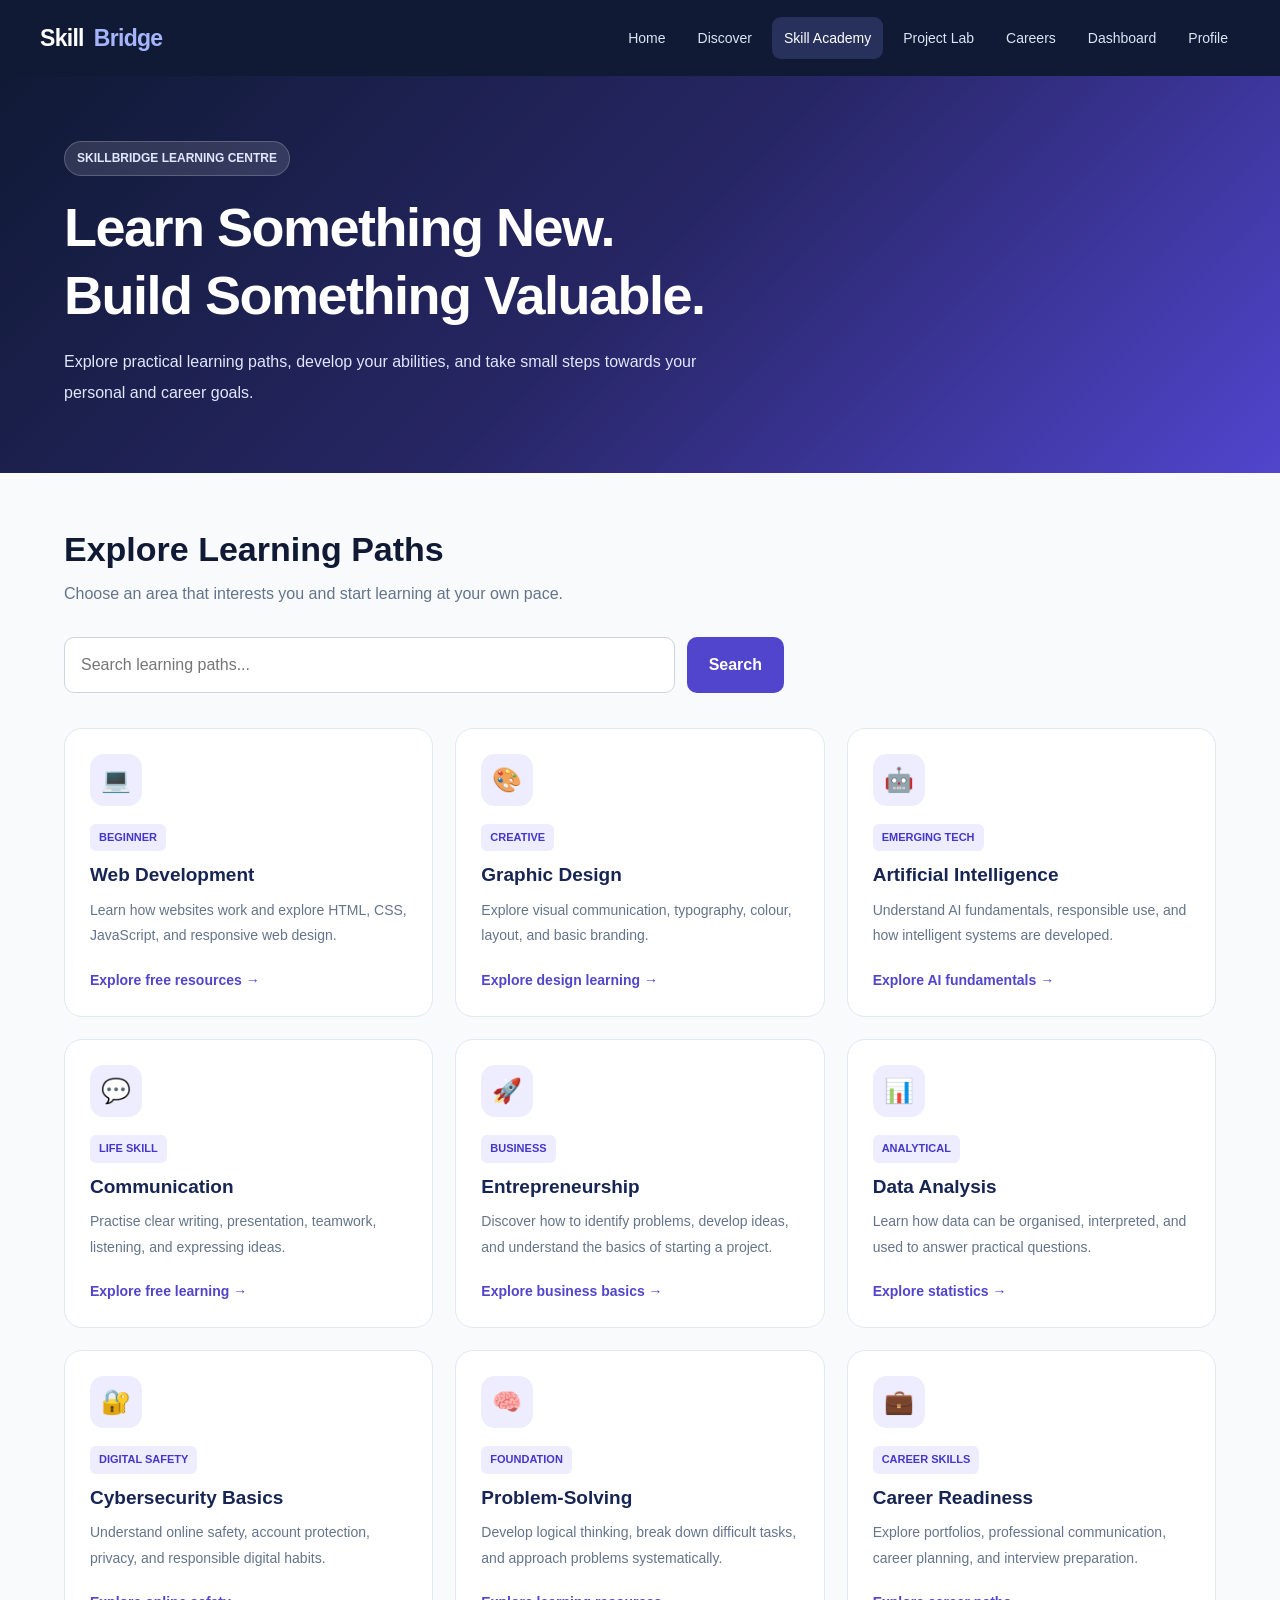
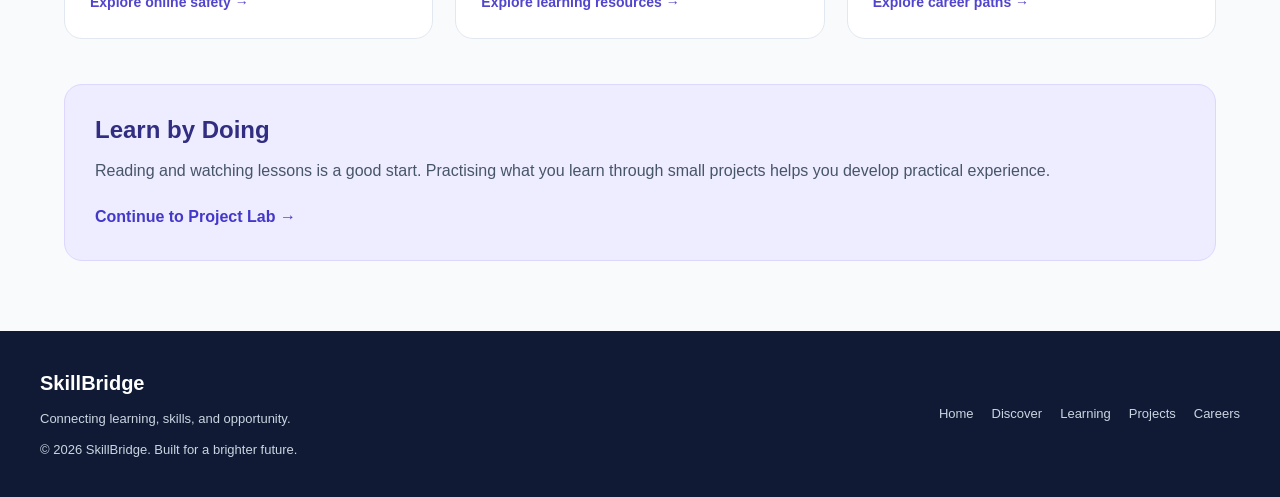
==== academy.html @ 31f7b332 "Create academy.html" ====
<!DOCTYPE html>
<html lang="en">
<head>
  <meta charset="UTF-8">
  <meta name="viewport" content="width=device-width, initial-scale=1.0">

  <meta
    name="description"
    content="Explore learning paths and develop practical skills with SkillBridge Academy."
  >

  <meta name="theme-color" content="#101a35">

  <title>Skill Academy | SkillBridge</title>

  <link rel="stylesheet" href="assets/css/style.css">
  <script src="assets/js/app.js" defer></script>

  <style>
    /* ===== ACADEMY HERO ===== */

    .academy-hero {
      padding: 65px 0;
      color: #fff;
      background: linear-gradient(135deg, #101a35, #272665, #5145cd);
    }

    .academy-hero-inner {
      max-width: 1200px;
      margin: 0 auto;
      padding: 0 24px;
    }

    .academy-badge {
      display: inline-block;
      margin-bottom: 18px;
      padding: 7px 12px;
      color: #e0e7ff;
      background: rgba(255, 255, 255, 0.12);
      border: 1px solid rgba(255, 255, 255, 0.2);
      border-radius: 30px;
      font-size: 12px;
      font-weight: 700;
    }

    .academy-hero h1 {
      max-width: 750px;
      margin-bottom: 18px;
      font-size: clamp(35px, 5vw, 54px);
      letter-spacing: -1.5px;
      overflow-wrap: anywhere;
    }

    .academy-hero p {
      max-width: 650px;
      color: #e0e7ff;
      font-size: 16px;
      line-height: 1.9;
    }

    /* ===== ACADEMY CONTENT ===== */

    .academy-content {
      padding: 55px 0 70px;
    }

    .academy-heading {
      margin-bottom: 28px;
    }

    .academy-heading h2 {
      margin-bottom: 10px;
      color: #101a35;
      font-size: clamp(26px, 4vw, 34px);
    }

    .academy-heading p {
      color: #64748b;
      line-height: 1.8;
    }

    /* ===== SEARCH ===== */

    .academy-search {
      display: flex;
      gap: 12px;
      max-width: 720px;
      margin-bottom: 35px;
    }

    .academy-search input {
      flex: 1;
      min-width: 0;
      width: 100%;
      padding: 14px 16px;
      color: #172554;
      background: #fff;
      border: 1px solid #cbd5e1;
      border-radius: 10px;
      outline: none;
    }

    .academy-search input:focus {
      border-color: #5145cd;
      box-shadow: 0 0 0 3px rgba(81, 69, 205, 0.12);
    }

    .academy-search button {
      padding: 13px 22px;
      color: #fff;
      background: #5145cd;
      border: none;
      border-radius: 10px;
      font-weight: 700;
    }

    /* ===== LEARNING CARDS ===== */

    .academy-grid {
      display: grid;
      grid-template-columns: repeat(3, minmax(0, 1fr));
      gap: 22px;
    }

    .academy-card {
      display: flex;
      flex-direction: column;
      min-width: 0;
      padding: 25px;
      background: #fff;
      border: 1px solid #e2e8f0;
      border-radius: 18px;
      transition:
        transform 0.2s ease,
        box-shadow 0.2s ease;
    }

    .academy-card:hover {
      transform: translateY(-4px);
      box-shadow: 0 14px 32px rgba(15, 23, 42, 0.08);
    }

    .academy-card[hidden] {
      display: none;
    }

    .academy-icon {
      display: flex;
      align-items: center;
      justify-content: center;
      width: 52px;
      height: 52px;
      margin-bottom: 18px;
      background: #eeecff;
      border-radius: 14px;
      font-size: 24px;
    }

    .academy-level {
      align-self: flex-start;
      margin-bottom: 12px;
      padding: 5px 9px;
      color: #4338ca;
      background: #eeecff;
      border-radius: 6px;
      font-size: 11px;
      font-weight: 700;
    }

    .academy-card h3 {
      margin-bottom: 11px;
      color: #172554;
      font-size: 19px;
      overflow-wrap: anywhere;
    }

    .academy-card p {
      margin-bottom: 20px;
      color: #64748b;
      font-size: 14px;
      line-height: 1.8;
    }

    .academy-card a {
      display: inline-flex;
      align-items: center;
      gap: 6px;
      margin-top: auto;
      color: #5145cd;
      font-size: 14px;
      font-weight: 700;
    }

    .academy-card a:hover {
      text-decoration: underline;
    }

    .academy-empty {
      display: none;
      margin-top: 20px;
      padding: 24px;
      color: #64748b;
      background: #fff;
      border: 1px dashed #cbd5e1;
      border-radius: 14px;
      text-align: center;
    }

    .academy-empty.visible {
      display: block;
    }

    /* ===== LEARNING TIP ===== */

    .academy-tip {
      margin-top: 45px;
      padding: 30px;
      background: #eeecff;
      border: 1px solid #ddd6fe;
      border-radius: 18px;
    }

    .academy-tip h2 {
      margin-bottom: 12px;
      color: #312e81;
      font-size: 24px;
    }

    .academy-tip p {
      color: #475569;
      line-height: 1.8;
    }

    .academy-tip a {
      display: inline-block;
      margin-top: 18px;
      color: #4338ca;
      font-weight: 700;
    }

    /* ===== RESPONSIVE DESIGN ===== */

    @media (max-width: 900px) {
      .academy-grid {
        grid-template-columns: repeat(2, minmax(0, 1fr));
      }
    }

    @media (max-width: 600px) {
      .academy-hero {
        padding: 45px 0;
      }

      .academy-hero-inner {
        padding: 0 18px;
      }

      .academy-hero h1 {
        font-size: 36px;
      }

      .academy-hero p {
        font-size: 14px;
      }

      .academy-content {
        padding: 40px 0 45px;
      }

      .academy-search {
        flex-direction: column;
      }

      .academy-search input,
      .academy-search button {
        width: 100%;
        min-height: 48px;
      }

      .academy-grid {
        grid-template-columns: minmax(0, 1fr);
        gap: 15px;
      }

      .academy-card {
        padding: 22px;
      }

      .academy-tip {
        margin-top: 32px;
        padding: 24px 20px;
      }

      .academy-tip h2 {
        font-size: 22px;
      }
    }

    @media (prefers-reduced-motion: reduce) {
      .academy-card {
        transition: none;
      }
    }
  </style>
</head>

<body>

  <!-- HEADER -->

  <header class="site-header">
    <div class="nav-container">

      <a class="brand" href="index.html" aria-label="SkillBridge Home">
        Skill<span>Bridge</span>
      </a>

      <button
        class="menu-toggle"
        id="menuToggle"
        type="button"
        aria-label="Open navigation menu"
        aria-expanded="false"
        aria-controls="navigation"
      >
        ☰
      </button>

      <nav class="navigation" id="navigation" aria-label="Main navigation">
        <a href="index.html">Home</a>
        <a href="discover.html">Discover</a>
        <a href="academy.html">Skill Academy</a>
        <a href="projects.html">Project Lab</a>
        <a href="careers.html">Careers</a>
        <a href="dashboard.html">Dashboard</a>
        <a href="profile.html">Profile</a>
      </nav>

    </div>
  </header>


  <!-- MAIN CONTENT -->

  <main>

    <!-- HERO -->

    <section class="academy-hero">
      <div class="academy-hero-inner">

        <span class="academy-badge">
          SKILLBRIDGE LEARNING CENTRE
        </span>

        <h1>
          Learn Something New.<br>
          Build Something Valuable.
        </h1>

        <p>
          Explore practical learning paths, develop your abilities,
          and take small steps towards your personal and career goals.
        </p>

      </div>
    </section>


    <!-- LEARNING CATALOGUE -->

    <section class="academy-content">
      <div class="container">

        <div class="academy-heading">
          <h2>Explore Learning Paths</h2>

          <p>
            Choose an area that interests you and start learning
            at your own pace.
          </p>
        </div>


        <!-- SEARCH -->

        <form class="academy-search" id="academySearch">

          <input
            type="search"
            id="academySearchInput"
            placeholder="Search learning paths..."
            aria-label="Search learning paths"
          >

          <button type="submit">
            Search
          </button>

        </form>


        <!-- LEARNING CARDS -->

        <div class="academy-grid" id="academyGrid">

          <article
            class="academy-card"
            data-searchable="web development html css javascript coding programming beginner"
          >
            <div class="academy-icon" aria-hidden="true">💻</div>

            <span class="academy-level">BEGINNER</span>

            <h3>Web Development</h3>

            <p>
              Learn how websites work and explore HTML, CSS,
              JavaScript, and responsive web design.
            </p>

            <a href="https://developer.mozilla.org/en-US/docs/Learn_web_development" target="_blank" rel="noopener noreferrer">
              Explore free resources →
            </a>
          </article>


          <article
            class="academy-card"
            data-searchable="graphic design branding visual creativity illustration"
          >
            <div class="academy-icon" aria-hidden="true">🎨</div>

            <span class="academy-level">CREATIVE</span>

            <h3>Graphic Design</h3>

            <p>
              Explore visual communication, typography, colour,
              layout, and basic branding.
            </p>

            <a href="https://www.canva.com/designschool/" target="_blank" rel="noopener noreferrer">
              Explore design learning →
            </a>
          </article>


          <article
            class="academy-card"
            data-searchable="artificial intelligence ai machine learning technology"
          >
            <div class="academy-icon" aria-hidden="true">🤖</div>

            <span class="academy-level">EMERGING TECH</span>

            <h3>Artificial Intelligence</h3>

            <p>
              Understand AI fundamentals, responsible use,
              and how intelligent systems are developed.
            </p>

            <a href="https://www.ibm.com/think/topics/artificial-intelligence" target="_blank" rel="noopener noreferrer">
              Explore AI fundamentals →
            </a>
          </article>


          <article
            class="academy-card"
            data-searchable="communication writing speaking presentation teamwork"
          >
            <div class="academy-icon" aria-hidden="true">💬</div>

            <span class="academy-level">LIFE SKILL</span>

            <h3>Communication</h3>

            <p>
              Practise clear writing, presentation, teamwork,
              listening, and expressing ideas.
            </p>

            <a href="https://www.open.edu/openlearn/" target="_blank" rel="noopener noreferrer">
              Explore free learning →
            </a>
          </article>


          <article
            class="academy-card"
            data-searchable="entrepreneurship business startup innovation marketing"
          >
            <div class="academy-icon" aria-hidden="true">🚀</div>

            <span class="academy-level">BUSINESS</span>

            <h3>Entrepreneurship</h3>

            <p>
              Discover how to identify problems, develop ideas,
              and understand the basics of starting a project.
            </p>

            <a href="https://www.sba.gov/business-guide" target="_blank" rel="noopener noreferrer">
              Explore business basics →
            </a>
          </article>


          <article
            class="academy-card"
            data-searchable="data analysis spreadsheets statistics charts technology"
          >
            <div class="academy-icon" aria-hidden="true">📊</div>

            <span class="academy-level">ANALYTICAL</span>

            <h3>Data Analysis</h3>

            <p>
              Learn how data can be organised, interpreted,
              and used to answer practical questions.
            </p>

            <a href="https://www.khanacademy.org/math/statistics-probability" target="_blank" rel="noopener noreferrer">
              Explore statistics →
            </a>
          </article>


          <article
            class="academy-card"
            data-searchable="cybersecurity internet safety privacy security technology"
          >
            <div class="academy-icon" aria-hidden="true">🔐</div>

            <span class="academy-level">DIGITAL SAFETY</span>

            <h3>Cybersecurity Basics</h3>

            <p>
              Understand online safety, account protection,
              privacy, and responsible digital habits.
            </p>

            <a href="https://www.cisa.gov/secure-our-world" target="_blank" rel="noopener noreferrer">
              Explore online safety →
            </a>
          </article>


          <article
            class="academy-card"
            data-searchable="problem solving critical thinking logic mathematics"
          >
            <div class="academy-icon" aria-hidden="true">🧠</div>

            <span class="academy-level">FOUNDATION</span>

            <h3>Problem-Solving</h3>

            <p>
              Develop logical thinking, break down difficult
              tasks, and approach problems systematically.
            </p>

            <a href="https://www.khanacademy.org/" target="_blank" rel="noopener noreferrer">
              Explore learning resources →
            </a>
          </article>


          <article
            class="academy-card"
            data-searchable="career readiness portfolio employment interview professional skills"
          >
            <div class="academy-icon" aria-hidden="true">💼</div>

            <span class="academy-level">CAREER SKILLS</span>

            <h3>Career Readiness</h3>

            <p>
              Explore portfolios, professional communication,
              career planning, and interview preparation.
            </p>

            <a href="careers.html">
              Explore career paths →
            </a>
          </article>

        </div>


        <!-- EMPTY SEARCH STATE -->

        <div class="academy-empty" id="academyEmpty" role="status">
          No matching learning paths found. Try another search.
        </div>


        <!-- LEARNING TIP -->

        <section class="academy-tip">

          <h2>Learn by Doing</h2>

          <p>
            Reading and watching lessons is a good start.
            Practising what you learn through small projects
            helps you develop practical experience.
          </p>

          <a href="projects.html">
            Continue to Project Lab →
          </a>

        </section>

      </div>
    </section>

  </main>


  <!-- FOOTER -->

  <footer class="site-footer">

    <div class="footer-container">

      <div>
        <a class="footer-brand" href="index.html">SkillBridge</a>

        <p>
          Connecting learning, skills, and opportunity.
        </p>

        <p>
          © <span data-current-year>2026</span> SkillBridge.
          Built for a brighter future.
        </p>
      </div>

      <nav class="footer-links" aria-label="Footer navigation">
        <a href="index.html">Home</a>
        <a href="discover.html">Discover</a>
        <a href="academy.html">Learning</a>
        <a href="projects.html">Projects</a>
        <a href="careers.html">Careers</a>
      </nav>

    </div>

  </footer>


  <!-- ACADEMY SEARCH -->

  <script>
    document.addEventListener("DOMContentLoaded", function () {
      const form = document.getElementById("academySearch");
      const input = document.getElementById("academySearchInput");
      const cards = Array.from(
        document.querySelectorAll("#academyGrid .academy-card")
      );
      const emptyMessage = document.getElementById("academyEmpty");

      if (!form || !input || !emptyMessage) return;

      function filterCards() {
        const query = input.value.trim().toLowerCase();
        let visibleCount = 0;

        cards.forEach(function (card) {
          const searchableText = (
            card.innerText + " " +
            (card.getAttribute("data-searchable") || "")
          ).toLowerCase();

          const matches = searchableText.includes(query);

          card.hidden = !matches;

          if (matches) {
            visibleCount++;
          }
        });

        emptyMessage.classList.toggle("visible", visibleCount === 0);
      }

      form.addEventListener("submit", function (event) {
        event.preventDefault();
        filterCards();
      });

      input.addEventListener("input", filterCards);
    });
  </script>

</body>
</html>
---- assets/css/style.css ----
/* =========================================
   SKILLBRIDGE — MAIN STYLESHEET
   PART 1 OF 3
   Base, Navigation and Hero
========================================= */

/* ===== 1. GLOBAL SETTINGS ===== */

:root {
  --primary: #5145cd;
  --primary-dark: #3730a3;
  --secondary: #7c3aed;
  --navy: #101a35;
  --navy-light: #1b2948;
  --text: #172554;
  --text-muted: #64748b;
  --background: #f8fafc;
  --white: #ffffff;
  --border: #e2e8f0;
  --success: #16a34a;
  --radius: 16px;
  --shadow: 0 12px 35px rgba(15, 23, 42, 0.08);
}

* {
  box-sizing: border-box;
  margin: 0;
  padding: 0;
}

html {
  scroll-behavior: smooth;
  width: 100%;
}

body {
  width: 100%;
  min-height: 100vh;
  overflow-x: hidden;
  font-family: Arial, Helvetica, sans-serif;
  color: var(--text);
  background: var(--background);
  line-height: 1.6;
}

img {
  display: block;
  max-width: 100%;
  height: auto;
}

a {
  color: inherit;
  text-decoration: none;
}

button,
input,
select,
textarea {
  font: inherit;
}

button,
a {
  -webkit-tap-highlight-color: transparent;
}

button {
  cursor: pointer;
}

h1,
h2,
h3,
h4 {
  line-height: 1.25;
}

p {
  overflow-wrap: break-word;
}

.container {
  width: 100%;
  max-width: 1200px;
  margin: 0 auto;
  padding-left: 24px;
  padding-right: 24px;
}

/* ===== 2. HEADER ===== */

.site-header {
  position: relative;
  z-index: 100;
  width: 100%;
  color: var(--white);
  background: var(--navy);
}

.nav-container {
  display: flex;
  align-items: center;
  justify-content: space-between;
  gap: 24px;
  width: 100%;
  max-width: 1248px;
  min-height: 76px;
  margin: 0 auto;
  padding: 14px 24px;
}

/* Brand */

.brand {
  display: inline-flex;
  align-items: center;
  flex-shrink: 0;
  gap: 10px;
  color: var(--white);
  font-size: 23px;
  font-weight: 800;
  letter-spacing: -0.7px;
}

.brand span {
  color: #a5b4fc;
}

/* Navigation links */

.navigation {
  display: flex;
  align-items: center;
  justify-content: flex-end;
  flex-wrap: wrap;
  gap: 8px;
}

.navigation a {
  display: inline-flex;
  align-items: center;
  justify-content: center;
  padding: 10px 12px;
  color: #dbe4f5;
  border-radius: 9px;
  font-size: 14px;
  transition:
    background 0.2s ease,
    color 0.2s ease;
}

.navigation a:hover,
.navigation a:focus-visible {
  color: var(--white);
  background: var(--navy-light);
}

.navigation a.active {
  color: var(--white);
  background: rgba(129, 140, 248, 0.2);
}

/* Mobile menu button */

.menu-toggle {
  display: none;
  align-items: center;
  justify-content: center;
  flex-shrink: 0;
  width: 44px;
  height: 44px;
  color: var(--white);
  background: var(--navy-light);
  border: 1px solid rgba(255, 255, 255, 0.15);
  border-radius: 10px;
  font-size: 23px;
}

/* ===== 3. BUTTONS ===== */

.btn {
  display: inline-flex;
  align-items: center;
  justify-content: center;
  gap: 8px;
  min-height: 46px;
  padding: 12px 22px;
  border: 1px solid transparent;
  border-radius: 10px;
  font-size: 14px;
  font-weight: 700;
  text-align: center;
  transition:
    transform 0.2s ease,
    background 0.2s ease,
    box-shadow 0.2s ease;
}

.btn:hover {
  transform: translateY(-2px);
}

.btn-primary {
  color: var(--white);
  background: var(--primary);
  box-shadow: 0 8px 20px rgba(81, 69, 205, 0.2);
}

.btn-primary:hover {
  background: var(--primary-dark);
}

.btn-secondary {
  color: var(--text);
  background: var(--white);
  border-color: var(--border);
}

.btn-secondary:hover {
  background: #f1f5f9;
}

/* ===== 4. HERO SECTION ===== */

.hero {
  display: grid;
  grid-template-columns: minmax(0, 1.1fr) minmax(0, 0.9fr);
  align-items: center;
  gap: 48px;
  width: 100%;
  max-width: 1248px;
  min-height: 540px;
  margin: 0 auto;
  padding: 70px 24px;
  background: transparent;
}

.hero-content {
  min-width: 0;
  width: 100%;
}

.hero-badge {
  display: inline-flex;
  align-items: center;
  gap: 8px;
  margin-bottom: 22px;
  padding: 8px 13px;
  color: var(--primary-dark);
  background: #eeecff;
  border: 1px solid #ddd6fe;
  border-radius: 30px;
  font-size: 12px;
  font-weight: 700;
}

.hero-content h1 {
  max-width: 650px;
  margin-bottom: 22px;
  color: var(--navy);
  font-size: clamp(38px, 5vw, 62px);
  font-weight: 800;
  letter-spacing: -2px;
  line-height: 1.1;
  overflow-wrap: anywhere;
}

.hero-content h1 span {
  color: var(--primary);
}

.hero-content p {
  max-width: 570px;
  margin-bottom: 28px;
  color: var(--text-muted);
  font-size: 17px;
  line-height: 1.9;
}

.hero-buttons {
  display: flex;
  align-items: center;
  flex-wrap: wrap;
  gap: 14px;
}

.hero-note {
  display: flex;
  align-items: center;
  flex-wrap: wrap;
  gap: 12px;
  margin-top: 26px;
  color: var(--text-muted);
  font-size: 13px;
}

.hero-note span {
  display: inline-flex;
  align-items: center;
  gap: 6px;
}

/* End of Part 1 */
/* =========================================
   SKILLBRIDGE — MAIN STYLESHEET
   PART 2 OF 3
   Preview, Features, CTA and Footer
========================================= */

/* ===== 5. HERO PREVIEW CARD ===== */

.hero-preview {
  display: flex;
  align-items: center;
  justify-content: center;
  min-width: 0;
  width: 100%;
  padding: 20px;
}

.preview-card {
  width: 100%;
  max-width: 440px;
  padding: 30px;
  overflow: hidden;
  background: var(--white);
  border: 1px solid var(--border);
  border-radius: 24px;
  box-shadow: 0 24px 70px rgba(15, 23, 42, 0.12);
}

.preview-label {
  display: inline-block;
  margin-bottom: 20px;
  padding: 7px 12px;
  color: var(--primary-dark);
  background: #eeecff;
  border-radius: 20px;
  font-size: 12px;
  font-weight: 700;
}

.preview-card h3 {
  margin-bottom: 10px;
  color: var(--navy);
  font-size: 24px;
  line-height: 1.4;
}

.preview-card p {
  color: var(--text-muted);
  font-size: 14px;
  line-height: 1.8;
}

.preview-progress {
  margin-top: 26px;
}

.preview-progress-top {
  display: flex;
  justify-content: space-between;
  flex-wrap: wrap;
  gap: 8px;
  margin-bottom: 10px;
  color: #475569;
  font-size: 13px;
}

.progress-track {
  width: 100%;
  height: 8px;
  overflow: hidden;
  background: #e2e8f0;
  border-radius: 20px;
}

.progress-fill {
  width: 68%;
  height: 100%;
  background: linear-gradient(90deg, #5145cd, #8b5cf6);
  border-radius: 20px;
}

.preview-tags {
  display: flex;
  flex-wrap: wrap;
  gap: 8px;
  margin-top: 22px;
}

.preview-tags span {
  padding: 8px 11px;
  color: #475569;
  background: #f1f5f9;
  border-radius: 8px;
  font-size: 12px;
}

/* ===== 6. INTRODUCTION SECTION ===== */

.intro-section {
  width: 100%;
  padding: 80px 0;
  background: var(--white);
}

.section-heading {
  width: 100%;
  max-width: 700px;
  margin: 0 auto 42px;
  text-align: center;
}

.section-heading h2 {
  margin-bottom: 16px;
  color: var(--navy);
  font-size: clamp(28px, 4vw, 40px);
  line-height: 1.25;
  overflow-wrap: anywhere;
}

.section-heading p {
  color: var(--text-muted);
  font-size: 16px;
  line-height: 1.8;
}

/* ===== 7. FEATURE GRID ===== */

.feature-grid {
  display: grid;
  grid-template-columns: repeat(3, minmax(0, 1fr));
  gap: 22px;
  width: 100%;
}

.feature-card {
  min-width: 0;
  padding: 27px;
  background: var(--white);
  border: 1px solid var(--border);
  border-radius: 18px;
  transition:
    transform 0.25s ease,
    box-shadow 0.25s ease,
    border-color 0.25s ease;
}

.feature-card:hover {
  transform: translateY(-4px);
  border-color: #c4b5fd;
  box-shadow: var(--shadow);
}

.feature-icon {
  display: flex;
  align-items: center;
  justify-content: center;
  width: 50px;
  height: 50px;
  margin-bottom: 20px;
  color: var(--primary);
  background: #eeecff;
  border-radius: 14px;
  font-size: 23px;
}

.feature-card h3 {
  margin-bottom: 12px;
  color: var(--navy);
  font-size: 19px;
  line-height: 1.4;
  overflow-wrap: anywhere;
}

.feature-card p {
  color: var(--text-muted);
  font-size: 14px;
  line-height: 1.8;
}

/* ===== 8. FINAL CALL TO ACTION ===== */

.final-cta {
  width: 100%;
  margin-top: 40px;
  margin-bottom: 40px;
  padding: 65px 24px;
  color: var(--white);
  background: linear-gradient(
    135deg,
    #312e81 0%,
    #5145cd 55%,
    #7c3aed 100%
  );
  border-radius: 24px;
  text-align: center;
}

.final-cta h2 {
  max-width: 680px;
  margin: 0 auto 16px;
  color: var(--white);
  font-size: clamp(28px, 4vw, 40px);
  line-height: 1.3;
}

.final-cta p {
  max-width: 580px;
  margin: 0 auto 26px;
  color: #e0e7ff;
  font-size: 15px;
  line-height: 1.8;
}

.final-cta .btn {
  display: inline-flex;
  align-items: center;
  justify-content: center;
  min-height: 46px;
  padding: 12px 22px;
  color: #312e81;
  background: var(--white);
  border: none;
  border-radius: 10px;
  font-weight: 700;
  text-decoration: none;
  transition: transform 0.2s ease;
}

.final-cta .btn:hover {
  transform: translateY(-2px);
}

/* ===== 9. FOOTER ===== */

.site-footer {
  width: 100%;
  padding: 36px 24px;
  color: #cbd5e1;
  background: var(--navy);
}

.footer-container {
  display: flex;
  align-items: center;
  justify-content: space-between;
  flex-wrap: wrap;
  gap: 24px;
  width: 100%;
  max-width: 1200px;
  margin: 0 auto;
}

.footer-brand {
  color: var(--white);
  font-size: 20px;
  font-weight: 800;
}

.site-footer p {
  margin-top: 8px;
  color: #cbd5e1;
  font-size: 13px;
  line-height: 1.8;
}

.footer-links {
  display: flex;
  align-items: center;
  flex-wrap: wrap;
  gap: 18px;
}

.footer-links a {
  color: #cbd5e1;
  font-size: 13px;
  transition: color 0.2s ease;
}

.footer-links a:hover {
  color: var(--white);
}

/* End of Part 2 */
/* =========================================
   SKILLBRIDGE — MAIN STYLESHEET
   PART 3 OF 3
   Responsive Layout and Final Fixes
========================================= */

/* ===== 10. TABLET LAYOUT ===== */

@media (max-width: 1000px) {
  .nav-container {
    gap: 14px;
  }

  .navigation {
    gap: 3px;
  }

  .navigation a {
    padding: 9px 8px;
    font-size: 13px;
  }

  .hero {
    grid-template-columns: minmax(0, 1fr) minmax(0, 0.85fr);
    gap: 25px;
    min-height: auto;
    padding-top: 60px;
    padding-bottom: 60px;
  }

  .hero-content h1 {
    font-size: clamp(36px, 5vw, 50px);
  }

  .preview-card {
    padding: 24px;
  }

  .feature-grid {
    grid-template-columns: repeat(2, minmax(0, 1fr));
  }
}

/* ===== 11. MOBILE NAVIGATION ===== */

@media (max-width: 760px) {
  .nav-container {
    position: relative;
    min-height: 68px;
    padding: 12px 18px;
  }

  .brand {
    font-size: 21px;
  }

  .menu-toggle {
    display: inline-flex;
  }

  .navigation {
    display: none;
    position: absolute;
    top: 100%;
    left: 0;
    right: 0;
    z-index: 200;
    flex-direction: column;
    align-items: stretch;
    gap: 5px;
    width: 100%;
    padding: 14px 18px 18px;
    background: var(--navy);
    border-top: 1px solid rgba(255, 255, 255, 0.1);
    box-shadow: 0 12px 20px rgba(15, 23, 42, 0.18);
  }

  .navigation.open {
    display: flex;
  }

  .navigation a {
    justify-content: flex-start;
    width: 100%;
    padding: 12px;
    font-size: 14px;
  }
}

/* ===== 12. PHONE LAYOUT ===== */

@media (max-width: 600px) {
  html,
  body {
    width: 100%;
    max-width: 100%;
    overflow-x: hidden;
  }

  .container {
    width: 100%;
    max-width: 100%;
    padding-left: 18px;
    padding-right: 18px;
  }

  .hero {
    display: grid;
    grid-template-columns: minmax(0, 1fr);
    gap: 32px;
    width: 100%;
    min-height: auto;
    padding: 45px 18px;
  }

  .hero-content {
    width: 100%;
    min-width: 0;
    text-align: left;
  }

  .hero-badge {
    margin-bottom: 18px;
    font-size: 11px;
  }

  .hero-content h1 {
    width: 100%;
    margin-bottom: 18px;
    font-size: clamp(34px, 9vw, 44px);
    letter-spacing: -1.3px;
    line-height: 1.15;
    overflow-wrap: anywhere;
  }

  .hero-content p {
    width: 100%;
    margin-bottom: 24px;
    font-size: 15px;
    line-height: 1.8;
  }

  .hero-buttons {
    display: flex;
    flex-direction: column;
    align-items: stretch;
    gap: 12px;
    width: 100%;
  }

  .hero-buttons .btn {
    width: 100%;
    min-height: 48px;
  }

  .hero-note {
    gap: 10px;
    font-size: 12px;
  }

  .hero-preview {
    width: 100%;
    min-width: 0;
    padding: 0;
  }

  .preview-card {
    width: 100%;
    max-width: 100%;
    padding: 22px;
    border-radius: 18px;
  }

  .preview-card h3 {
    font-size: 21px;
  }

  .preview-card p {
    font-size: 13px;
  }

  .preview-progress-top {
    font-size: 12px;
  }

  .intro-section {
    padding: 52px 0;
  }

  .section-heading {
    margin-bottom: 28px;
    padding-left: 4px;
    padding-right: 4px;
  }

  .section-heading h2 {
    font-size: 28px;
  }

  .section-heading p {
    font-size: 14px;
  }

  .feature-grid {
    grid-template-columns: minmax(0, 1fr);
    gap: 16px;
  }

  .feature-card {
    width: 100%;
    padding: 22px;
  }

  .feature-card h3 {
    font-size: 18px;
  }

  .feature-card p {
    font-size: 14px;
  }

  .final-cta {
    width: 100%;
    margin-top: 20px;
    margin-bottom: 25px;
    padding: 38px 20px;
    border-radius: 18px;
  }

  .final-cta h2 {
    font-size: 28px;
  }

  .final-cta p {
    font-size: 14px;
  }

  .final-cta .btn {
    width: 100%;
  }

  .site-footer {
    padding: 30px 18px;
  }

  .footer-container {
    flex-direction: column;
    align-items: flex-start;
    gap: 22px;
  }

  .footer-links {
    gap: 14px;
  }
}

/* ===== 13. SMALL PHONE FIXES ===== */

@media (max-width: 360px) {
  .nav-container {
    padding-left: 14px;
    padding-right: 14px;
  }

  .container {
    padding-left: 14px;
    padding-right: 14px;
  }

  .hero {
    padding-left: 14px;
    padding-right: 14px;
  }

  .hero-content h1 {
    font-size: 33px;
  }

  .preview-card,
  .feature-card {
    padding: 18px;
  }

  .final-cta {
    padding: 30px 16px;
  }

  .footer-links {
    gap: 12px;
  }
}

/* ===== 14. ACCESSIBILITY ===== */

a:focus-visible,
button:focus-visible {
  outline: 3px solid #a5b4fc;
  outline-offset: 3px;
}

@media (prefers-reduced-motion: reduce) {
  *,
  *::before,
  *::after {
    scroll-behavior: auto !important;
    animation-duration: 0.01ms !important;
    animation-iteration-count: 1 !important;
    transition-duration: 0.01ms !important;
  }
/* ===== FEATURE CARD LINKS ===== */

.feature-link {
  display: inline-block;
  margin-top: 18px;
  color: var(--primary);
  font-size: 14px;
  font-weight: 700;
  overflow-wrap: anywhere;
}

.feature-link:hover {
  color: var(--primary-dark);
  text-decoration: underline;
}

/* Keep all homepage sections within the screen */

main,
section,
article {
  min-width: 0;
}

.hero,
.intro-section,
.final-cta {
  max-width: 100%;
}

@media (max-width: 600px) {
  .feature-link {
    margin-top: 14px;
  }
}

/* ===== END OF SKILLBRIDGE STYLESHEET ===== */
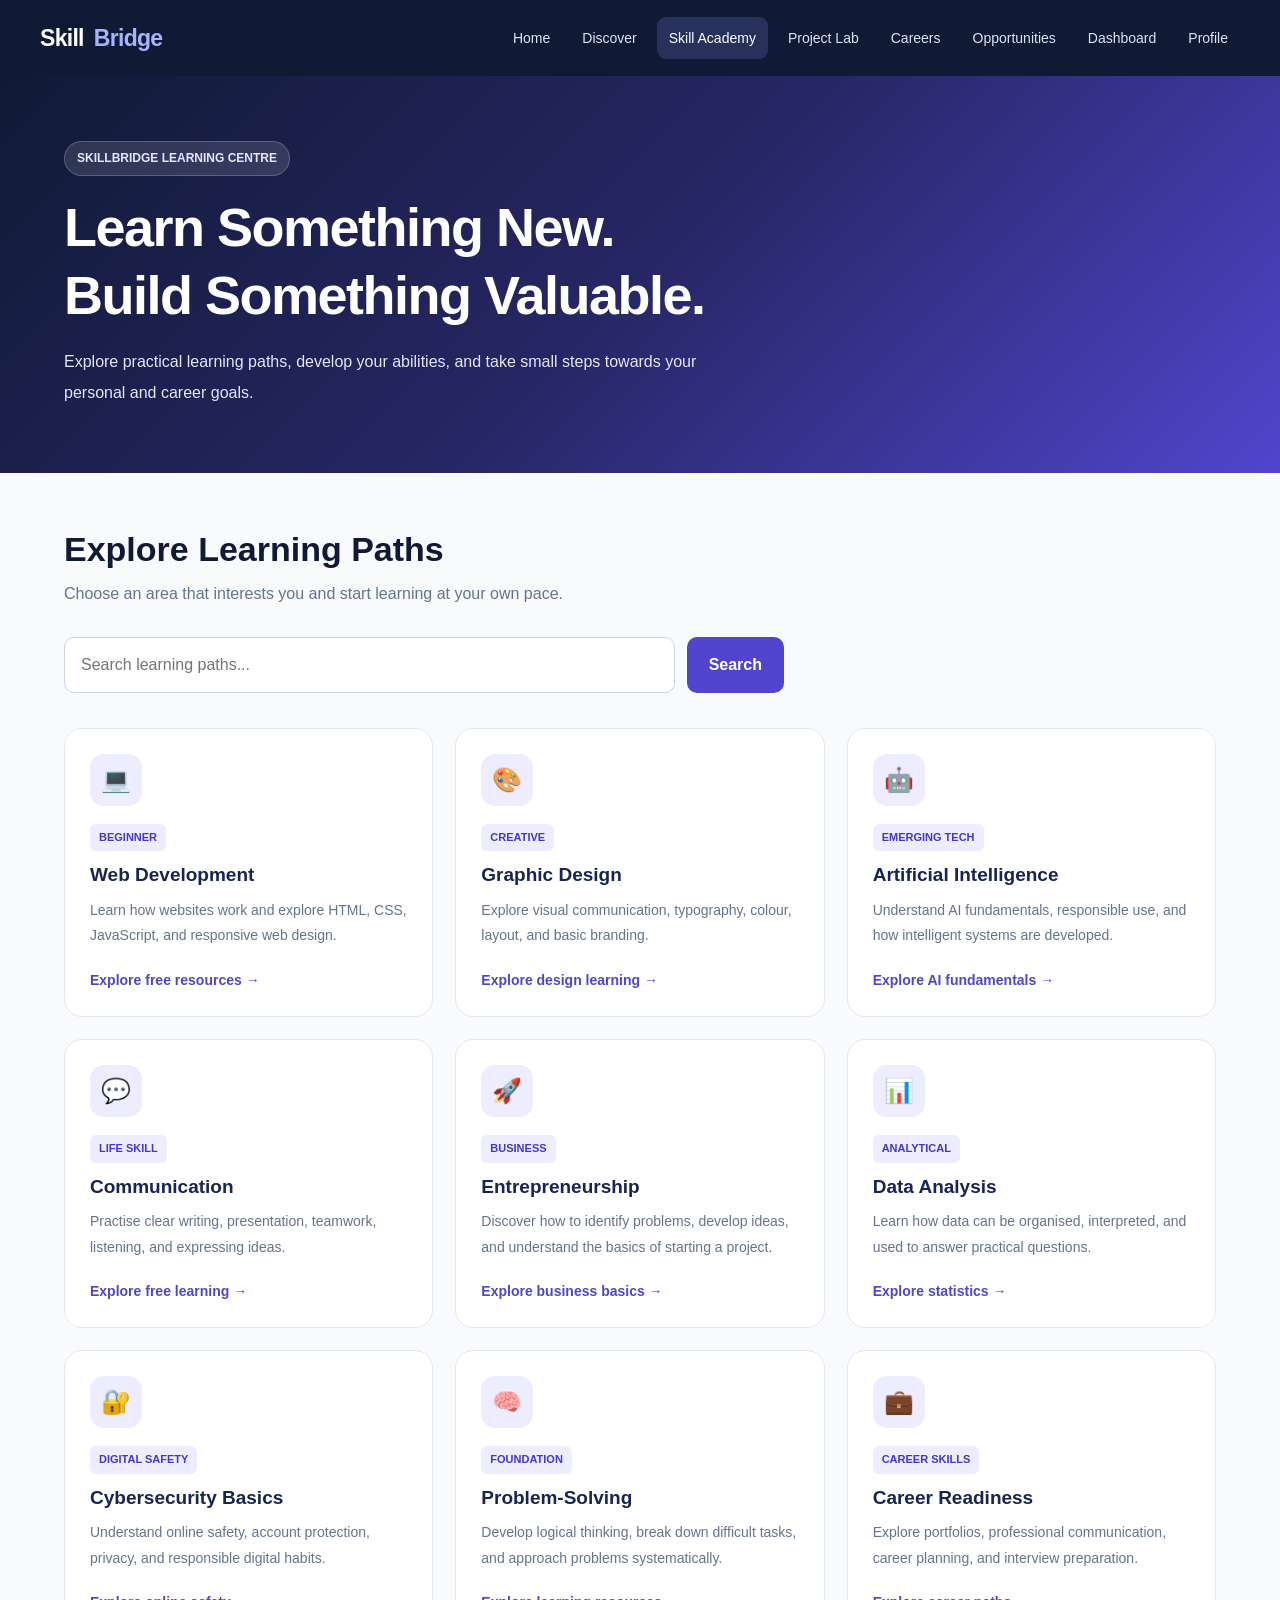
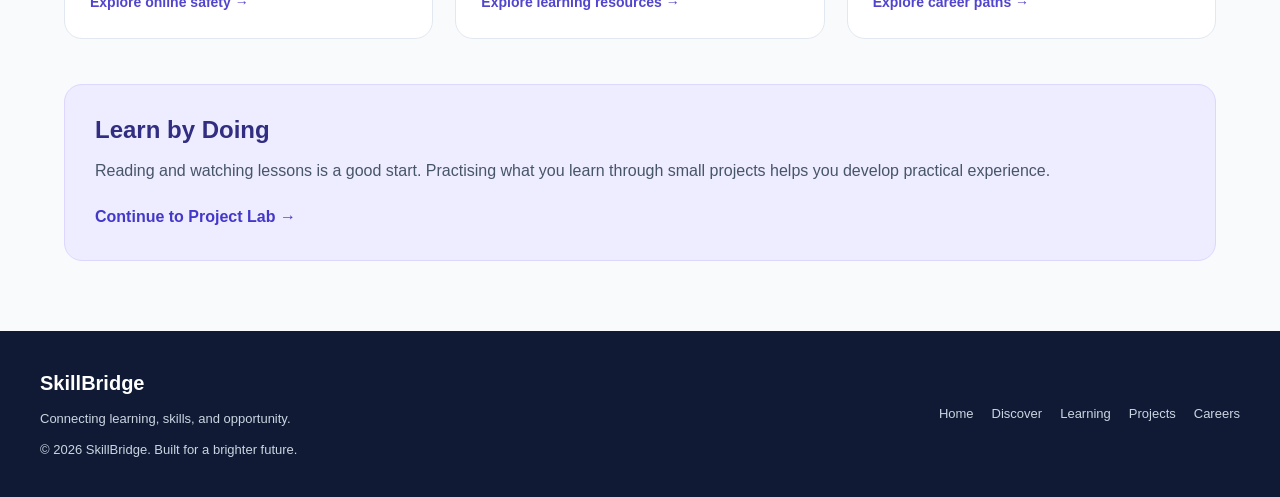
==== commit ebb53bad: "Update academy.html" ====
--- a/academy.html
+++ b/academy.html
@@ -332,6 +332,7 @@
         <a href="academy.html">Skill Academy</a>
         <a href="projects.html">Project Lab</a>
         <a href="careers.html">Careers</a>
+        <a href="opportunities.html">Opportunities</a>
         <a href="dashboard.html">Dashboard</a>
         <a href="profile.html">Profile</a>
       </nav>
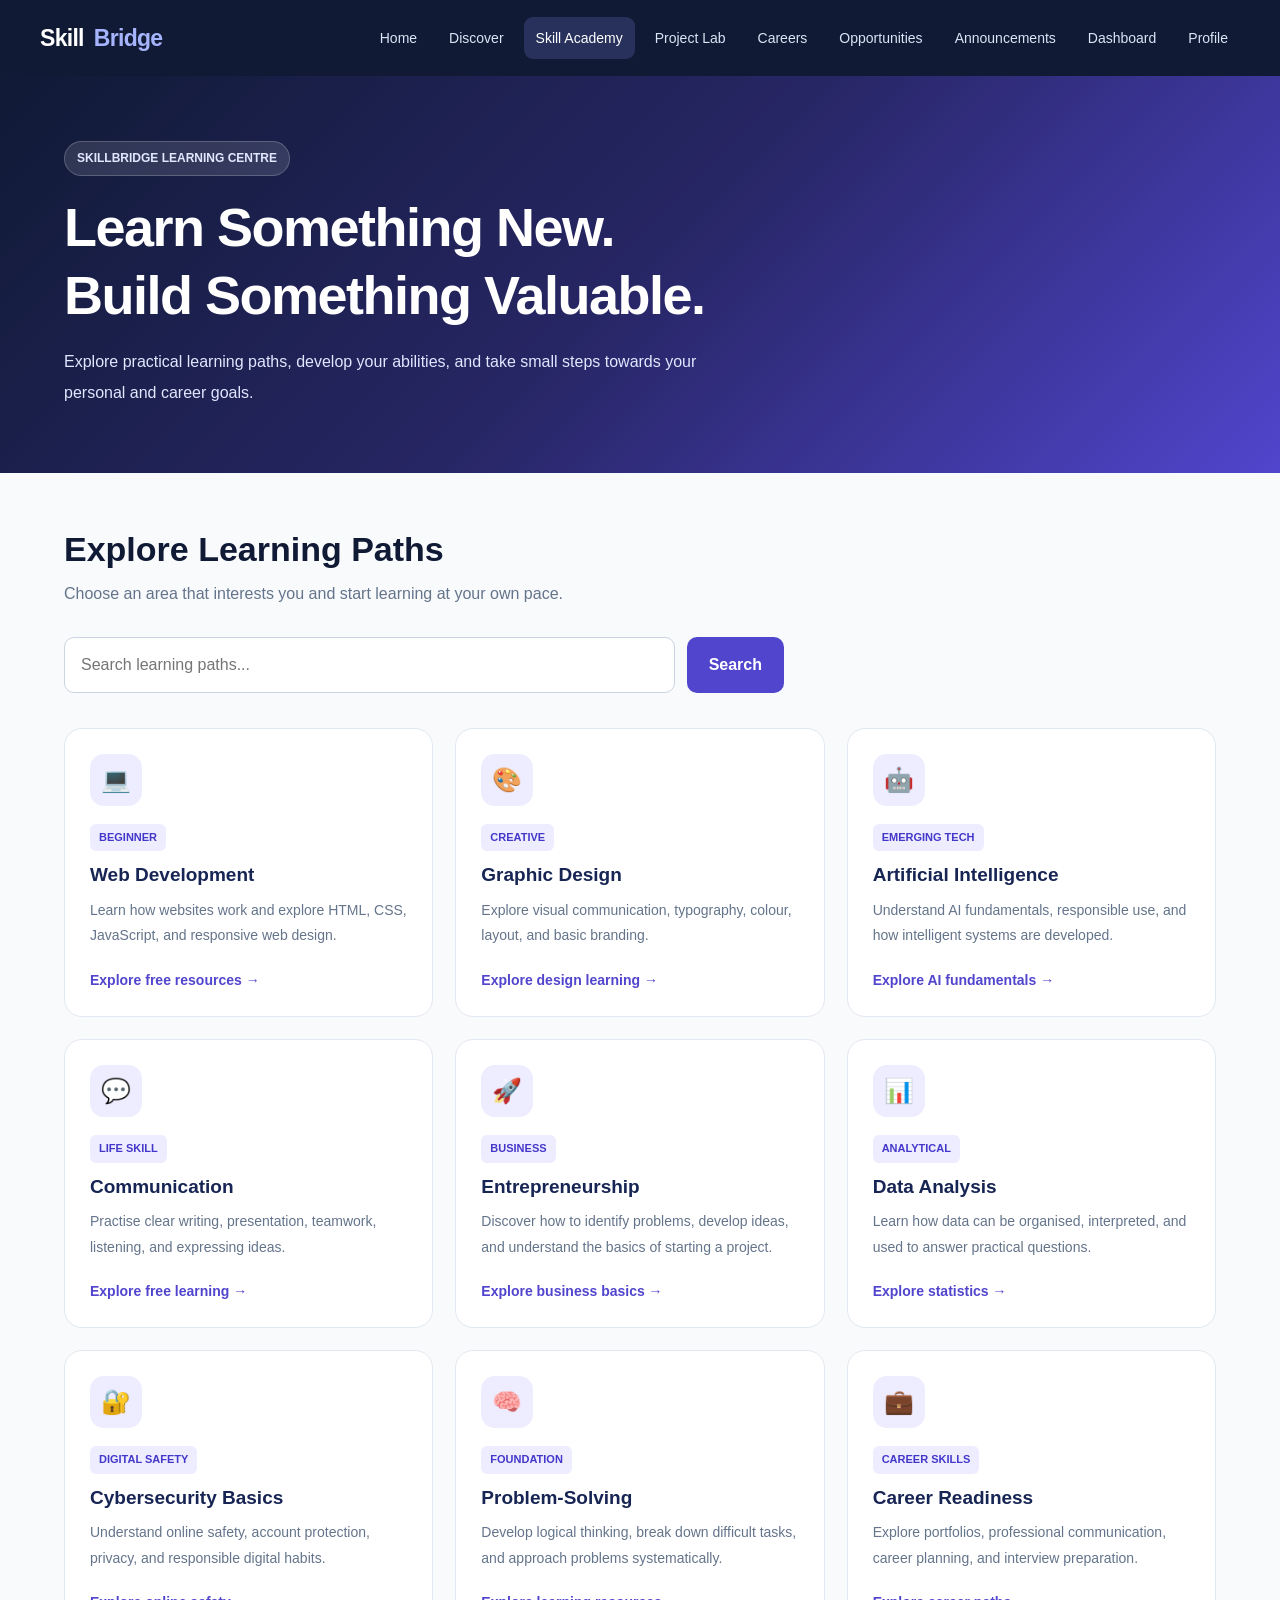
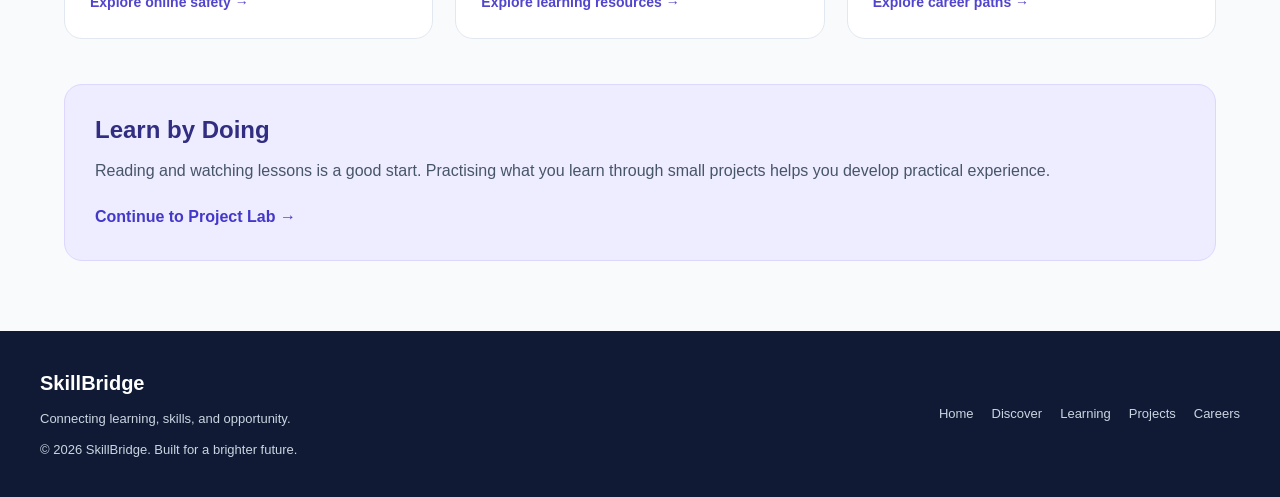
==== commit e84bc64e: "Update academy.html" ====
--- a/academy.html
+++ b/academy.html
@@ -333,6 +333,7 @@
         <a href="projects.html">Project Lab</a>
         <a href="careers.html">Careers</a>
         <a href="opportunities.html">Opportunities</a>
+         <a href="announcements.html">Announcements</a>
         <a href="dashboard.html">Dashboard</a>
         <a href="profile.html">Profile</a>
       </nav>
